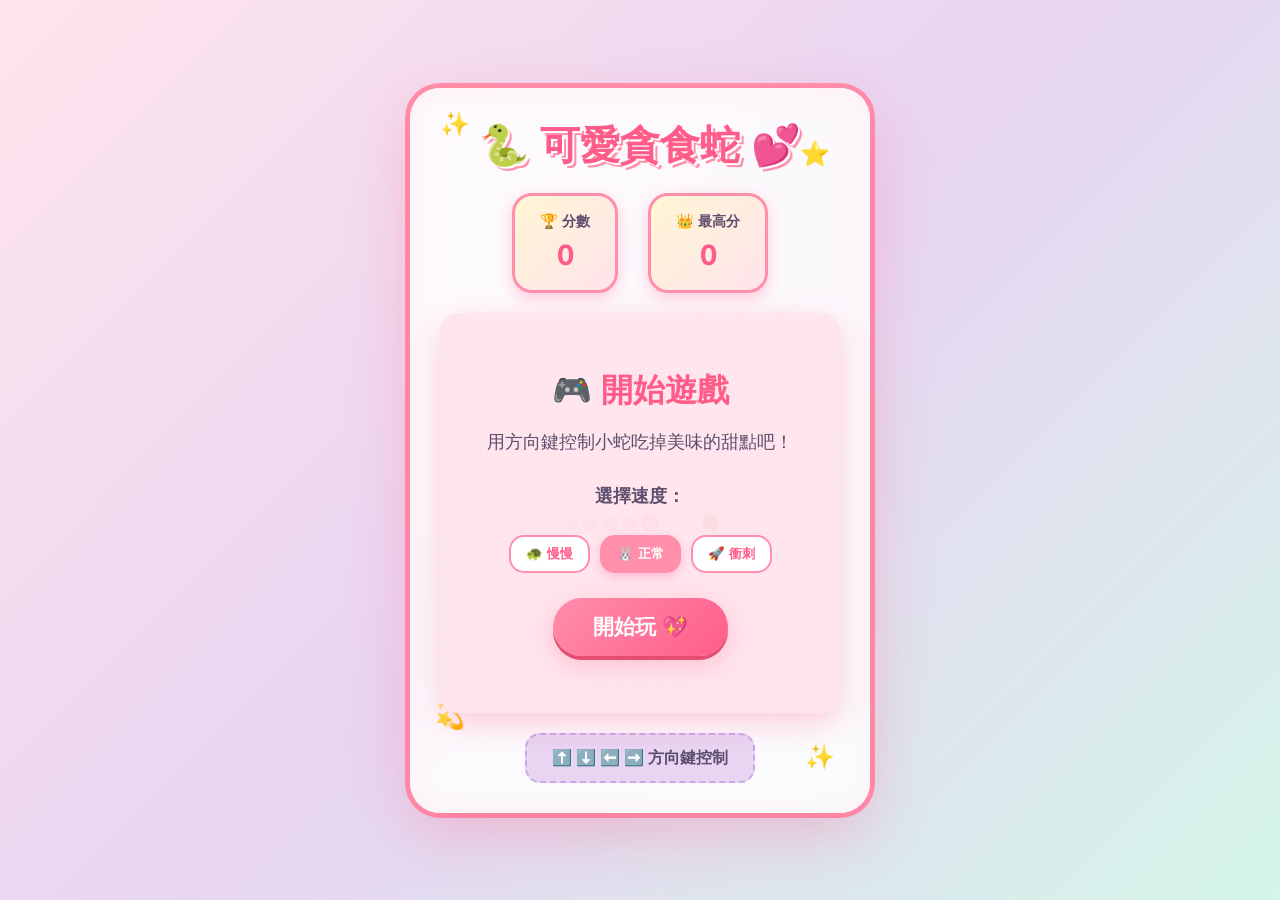
==== index.html @ 476d0ec9 "feat: 初始發布可愛貪食蛇遊戲" ====
<!DOCTYPE html>
<html lang="zh-TW">
<head>
    <meta charset="UTF-8">
    <meta name="viewport" content="width=device-width, initial-scale=1.0">
    <title>🐍 可愛貪食蛇 💕</title>
    <link rel="preconnect" href="https://fonts.googleapis.com">
    <link rel="preconnect" href="https://fonts.gstatic.com" crossorigin>
    <link href="https://fonts.googleapis.com/css2?family=Nunito:wght@400;600;700;800&display=swap" rel="stylesheet">
    <link rel="stylesheet" href="style.css">
</head>
<body>
    <div class="game-container">
        <!-- 裝飾星星 -->
        <div class="sparkle sparkle-1">✨</div>
        <div class="sparkle sparkle-2">⭐</div>
        <div class="sparkle sparkle-3">💫</div>
        <div class="sparkle sparkle-4">✨</div>
        
        <h1 class="title">🐍 可愛貪食蛇 💕</h1>
        
        <div class="score-board">
            <div class="score-item">
                <span class="score-label">🏆 分數</span>
                <span class="score-value" id="score">0</span>
            </div>
            <div class="score-item">
                <span class="score-label">👑 最高分</span>
                <span class="score-value" id="highScore">0</span>
            </div>
        </div>
        
        <div class="canvas-wrapper">
            <canvas id="gameCanvas" width="400" height="400"></canvas>
            <div class="game-overlay" id="gameOverlay">
                <div class="overlay-content">
                    <h2 id="overlayTitle">🎮 開始遊戲</h2>
                    <p id="overlayMessage">用方向鍵控制小蛇吃掉美味的甜點吧！</p>
                    <div class="speed-control">
                        <p class="speed-label">選擇速度：</p>
                        <div class="speed-options">
                            <button class="speed-btn" data-speed="200">🐢 慢慢</button>
                            <button class="speed-btn active" data-speed="150">🐰 正常</button>
                            <button class="speed-btn" data-speed="100">🚀 衝刺</button>
                        </div>
                    </div>
                    <button class="start-btn" id="startBtn">
                        <span>開始玩 💖</span>
                    </button>
                </div>
            </div>
        </div>
        
        <div class="controls-hint">
            <p>⬆️ ⬇️ ⬅️ ➡️ 方向鍵控制</p>
        </div>
        
        <!-- 手機觸控控制按鈕 -->
        <div class="mobile-controls">
            <button class="control-btn" id="upBtn">⬆️</button>
            <div class="control-row">
                <button class="control-btn" id="leftBtn">⬅️</button>
                <button class="control-btn" id="downBtn">⬇️</button>
                <button class="control-btn" id="rightBtn">➡️</button>
            </div>
        </div>
    </div>
    
    <script src="game.js"></script>
</body>
</html>
---- style.css ----
/* ===== 可愛貪食蛇遊戲樣式 ===== */

/* 配色變數 */
:root {
    --pink-light: #FFE4EC;
    --pink-main: #FF8FAB;
    --pink-dark: #FF5C8A;
    --purple-light: #E8D5F2;
    --purple-main: #C9A7EB;
    --mint-light: #D4F5E9;
    --mint-main: #7FDBCA;
    --yellow-light: #FFF5D4;
    --yellow-main: #FFD93D;
    --white: #FFFFFF;
    --text-main: #5D4E6D;
    --shadow-color: rgba(255, 92, 138, 0.3);
}

/* 基礎樣式 */
* {
    margin: 0;
    padding: 0;
    box-sizing: border-box;
}

body {
    font-family: 'Nunito', sans-serif;
    min-height: 100vh;
    display: flex;
    justify-content: center;
    align-items: center;
    background: linear-gradient(135deg, var(--pink-light) 0%, var(--purple-light) 50%, var(--mint-light) 100%);
    background-attachment: fixed;
    overflow-x: hidden;
}

/* 遊戲容器 */
.game-container {
    position: relative;
    display: flex;
    flex-direction: column;
    align-items: center;
    padding: 30px;
    background: rgba(255, 255, 255, 0.85);
    border-radius: 30px;
    box-shadow: 
        0 20px 60px var(--shadow-color),
        0 0 0 5px var(--pink-main),
        inset 0 0 30px rgba(255, 143, 171, 0.1);
    backdrop-filter: blur(10px);
}

/* 裝飾星星動畫 */
.sparkle {
    position: absolute;
    font-size: 24px;
    animation: sparkle 2s ease-in-out infinite;
    pointer-events: none;
}

.sparkle-1 { top: 20px; left: 30px; animation-delay: 0s; }
.sparkle-2 { top: 50px; right: 40px; animation-delay: 0.5s; }
.sparkle-3 { bottom: 80px; left: 25px; animation-delay: 1s; }
.sparkle-4 { bottom: 40px; right: 35px; animation-delay: 1.5s; }

@keyframes sparkle {
    0%, 100% { 
        transform: scale(1) rotate(0deg); 
        opacity: 0.7; 
    }
    50% { 
        transform: scale(1.3) rotate(15deg); 
        opacity: 1; 
    }
}

/* 標題 */
.title {
    font-size: 2.5rem;
    font-weight: 800;
    color: var(--pink-dark);
    text-shadow: 
        2px 2px 0 var(--white),
        4px 4px 0 var(--pink-main);
    margin-bottom: 20px;
    animation: bounce 2s ease-in-out infinite;
}

@keyframes bounce {
    0%, 100% { transform: translateY(0); }
    50% { transform: translateY(-5px); }
}

/* 分數板 */
.score-board {
    display: flex;
    gap: 30px;
    margin-bottom: 20px;
}

.score-item {
    display: flex;
    flex-direction: column;
    align-items: center;
    padding: 15px 25px;
    background: linear-gradient(135deg, var(--yellow-light), var(--pink-light));
    border-radius: 20px;
    border: 3px solid var(--pink-main);
    box-shadow: 0 5px 15px var(--shadow-color);
}

.score-label {
    font-size: 0.9rem;
    font-weight: 600;
    color: var(--text-main);
    margin-bottom: 5px;
}

.score-value {
    font-size: 1.8rem;
    font-weight: 800;
    color: var(--pink-dark);
}

/* Canvas 容器 */
.canvas-wrapper {
    position: relative;
    border-radius: 20px;
    overflow: hidden;
    box-shadow: 
        0 10px 30px var(--shadow-color),
        inset 0 0 0 5px var(--pink-main);
}

#gameCanvas {
    display: block;
    background: linear-gradient(135deg, #FFF9FB 0%, #FFF0F5 100%);
    border-radius: 15px;
}

/* 遊戲覆蓋層 */
.game-overlay {
    position: absolute;
    top: 0;
    left: 0;
    width: 100%;
    height: 100%;
    background: rgba(255, 228, 236, 0.95);
    display: flex;
    justify-content: center;
    align-items: center;
    border-radius: 15px;
    transition: opacity 0.3s ease;
}

.game-overlay.hidden {
    opacity: 0;
    pointer-events: none;
}

.overlay-content {
    text-align: center;
    padding: 30px;
}

.overlay-content h2 {
    font-size: 2rem;
    color: var(--pink-dark);
    margin-bottom: 15px;
}

.overlay-content p {
    font-size: 1.1rem;
    color: var(--text-main);
    margin-bottom: 25px;
    line-height: 1.6;
}

/* 速度控制選項 */
.speed-control {
    margin-bottom: 25px;
}

.speed-label {
    font-size: 1rem;
    color: var(--text-main);
    margin-bottom: 10px;
    font-weight: 700;
}

.speed-options {
    display: flex;
    justify-content: center;
    gap: 10px;
}

.speed-btn {
    padding: 8px 15px;
    border: 2px solid var(--pink-main);
    background: white;
    color: var(--pink-dark);
    border-radius: 15px;
    font-family: 'Nunito', sans-serif;
    font-weight: 700;
    cursor: pointer;
    transition: all 0.2s ease;
}

.speed-btn:hover {
    background: var(--pink-light);
    transform: translateY(-2px);
}

.speed-btn.active {
    background: var(--pink-main);
    color: white;
    box-shadow: 0 4px 10px var(--shadow-color);
}

/* 開始按鈕 */
.start-btn {
    padding: 15px 40px;
    font-size: 1.3rem;
    font-weight: 700;
    font-family: 'Nunito', sans-serif;
    color: var(--white);
    background: linear-gradient(135deg, var(--pink-main), var(--pink-dark));
    border: none;
    border-radius: 50px;
    cursor: pointer;
    box-shadow: 
        0 8px 25px var(--shadow-color),
        0 4px 0 0 #E04A6E;
    transition: all 0.2s ease;
    position: relative;
    overflow: hidden;
}

.start-btn::before {
    content: '';
    position: absolute;
    top: 0;
    left: -100%;
    width: 100%;
    height: 100%;
    background: linear-gradient(90deg, transparent, rgba(255,255,255,0.3), transparent);
    transition: left 0.5s ease;
}

.start-btn:hover::before {
    left: 100%;
}

.start-btn:hover {
    transform: translateY(-3px);
    box-shadow: 
        0 12px 35px var(--shadow-color),
        0 6px 0 0 #E04A6E;
}

.start-btn:active {
    transform: translateY(2px);
    box-shadow: 
        0 4px 15px var(--shadow-color),
        0 2px 0 0 #E04A6E;
}

/* 控制提示 */
.controls-hint {
    margin-top: 20px;
    padding: 12px 25px;
    background: var(--purple-light);
    border-radius: 15px;
    border: 2px dashed var(--purple-main);
}

.controls-hint p {
    font-size: 1rem;
    font-weight: 600;
    color: var(--text-main);
}

/* 手機觸控控制 */
.mobile-controls {
    display: none;
    flex-direction: column;
    align-items: center;
    gap: 10px;
    margin-top: 20px;
}

.control-row {
    display: flex;
    gap: 10px;
}

.control-btn {
    width: 60px;
    height: 60px;
    font-size: 1.5rem;
    background: linear-gradient(135deg, var(--mint-light), var(--mint-main));
    border: 3px solid var(--mint-main);
    border-radius: 15px;
    cursor: pointer;
    box-shadow: 0 4px 10px rgba(127, 219, 202, 0.4);
    transition: all 0.15s ease;
    display: flex;
    justify-content: center;
    align-items: center;
}

.control-btn:active {
    transform: scale(0.95);
    box-shadow: 0 2px 5px rgba(127, 219, 202, 0.4);
}

/* 響應式設計 */
@media (max-width: 500px) {
    .game-container {
        padding: 20px;
        margin: 10px;
    }
    
    .title {
        font-size: 1.8rem;
    }
    
    #gameCanvas {
        width: 300px;
        height: 300px;
    }
    
    .score-board {
        gap: 15px;
    }
    
    .score-item {
        padding: 10px 18px;
    }
    
    .score-value {
        font-size: 1.4rem;
    }
    
    .controls-hint {
        display: none;
    }
    
    .mobile-controls {
        display: flex;
    }
}

/* 遊戲結束動畫 */
@keyframes gameOver {
    0% { transform: scale(1); }
    50% { transform: scale(1.1); }
    100% { transform: scale(1); }
}

.game-over-animation {
    animation: gameOver 0.5s ease;
}

/* 吃到食物效果 */
@keyframes eatFood {
    0% { transform: scale(1); }
    50% { transform: scale(1.15); }
    100% { transform: scale(1); }
}

.eat-animation {
    animation: eatFood 0.2s ease;
}
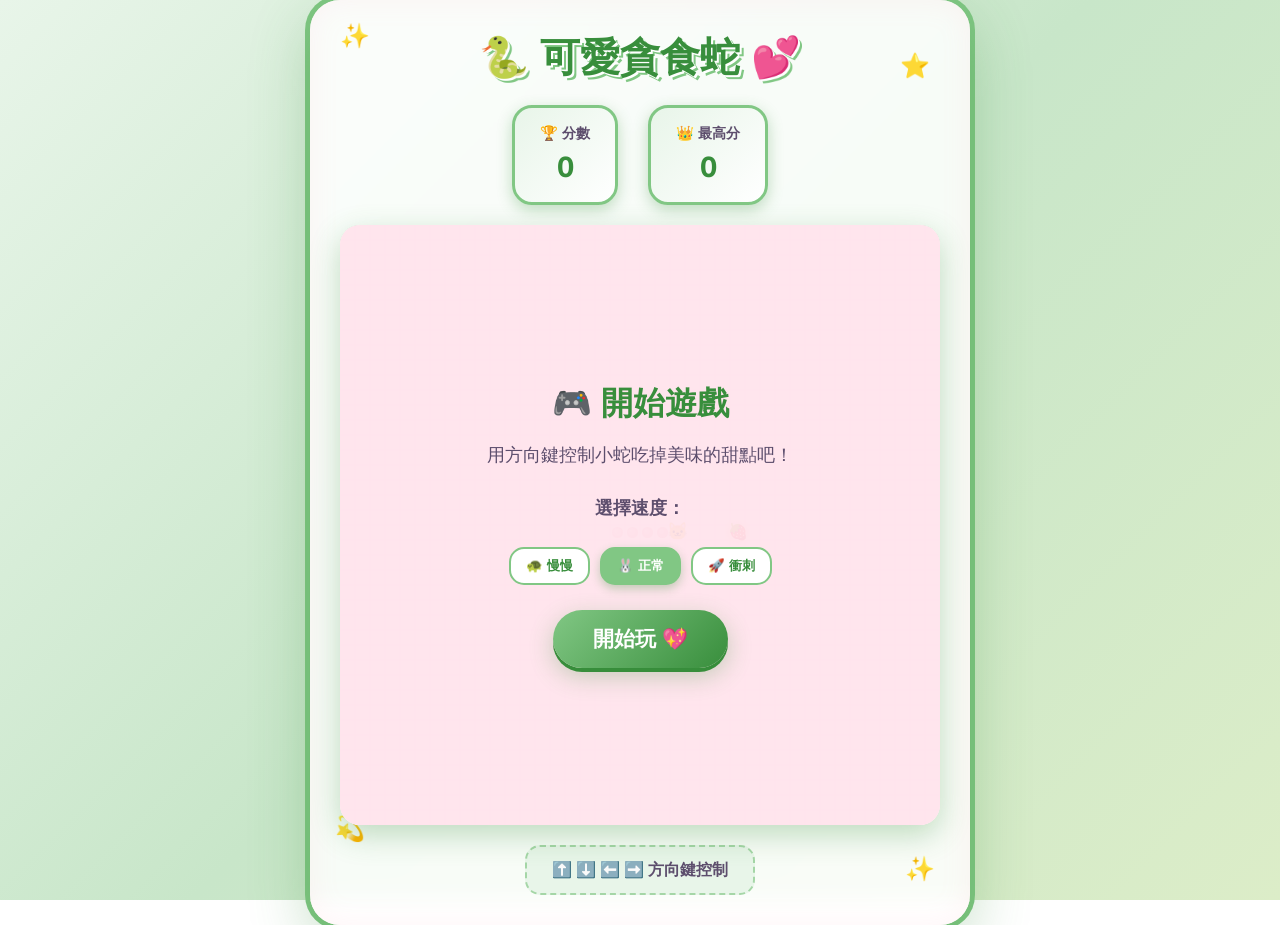
==== commit f909f21f: "feat: 遊戲大改版 - 電腦版型、高解析度、隨機動物頭像、動態配色主題" ====
--- a/index.html
+++ b/index.html
@@ -1,5 +1,6 @@
 <!DOCTYPE html>
 <html lang="zh-TW">
+
 <head>
     <meta charset="UTF-8">
     <meta name="viewport" content="width=device-width, initial-scale=1.0">
@@ -9,6 +10,7 @@
     <link href="https://fonts.googleapis.com/css2?family=Nunito:wght@400;600;700;800&display=swap" rel="stylesheet">
     <link rel="stylesheet" href="style.css">
 </head>
+
 <body>
     <div class="game-container">
         <!-- 裝飾星星 -->
@@ -16,9 +18,9 @@
         <div class="sparkle sparkle-2">⭐</div>
         <div class="sparkle sparkle-3">💫</div>
         <div class="sparkle sparkle-4">✨</div>
-        
+
         <h1 class="title">🐍 可愛貪食蛇 💕</h1>
-        
+
         <div class="score-board">
             <div class="score-item">
                 <span class="score-label">🏆 分數</span>
@@ -29,9 +31,9 @@
                 <span class="score-value" id="highScore">0</span>
             </div>
         </div>
-        
+
         <div class="canvas-wrapper">
-            <canvas id="gameCanvas" width="400" height="400"></canvas>
+            <canvas id="gameCanvas" width="600" height="600"></canvas>
             <div class="game-overlay" id="gameOverlay">
                 <div class="overlay-content">
                     <h2 id="overlayTitle">🎮 開始遊戲</h2>
@@ -50,11 +52,11 @@
                 </div>
             </div>
         </div>
-        
+
         <div class="controls-hint">
             <p>⬆️ ⬇️ ⬅️ ➡️ 方向鍵控制</p>
         </div>
-        
+
         <!-- 手機觸控控制按鈕 -->
         <div class="mobile-controls">
             <button class="control-btn" id="upBtn">⬆️</button>
@@ -65,7 +67,8 @@
             </div>
         </div>
     </div>
-    
+
     <script src="game.js"></script>
 </body>
-</html>
+
+</html>
--- a/style.css
+++ b/style.css
@@ -1,19 +1,55 @@
-/* ===== 可愛貪食蛇遊戲樣式 ===== */
-
-/* 配色變數 */
+/* 配色變數 - 基礎 */
 :root {
-    --pink-light: #FFE4EC;
-    --pink-main: #FF8FAB;
-    --pink-dark: #FF5C8A;
-    --purple-light: #E8D5F2;
-    --purple-main: #C9A7EB;
-    --mint-light: #D4F5E9;
-    --mint-main: #7FDBCA;
-    --yellow-light: #FFF5D4;
-    --yellow-main: #FFD93D;
     --white: #FFFFFF;
     --text-main: #5D4E6D;
+
+    /* 預設主題（粉紅） */
+    --theme-light: #FFE4EC;
+    --theme-main: #FF8FAB;
+    --theme-dark: #FF5C8A;
+    --theme-accent: #C9A7EB;
     --shadow-color: rgba(255, 92, 138, 0.3);
+    --bg-gradient: linear-gradient(135deg, #FFE4EC 0%, #E8D5F2 50%, #D4F5E9 100%);
+}
+
+/* 淡藍主題 */
+[data-theme="blue"] {
+    --theme-light: #E3F2FD;
+    --theme-main: #64B5F6;
+    --theme-dark: #1976D2;
+    --theme-accent: #90CAF9;
+    --shadow-color: rgba(25, 118, 210, 0.3);
+    --bg-gradient: linear-gradient(135deg, #E3F2FD 0%, #BBDEFB 50%, #E1F5FE 100%);
+}
+
+/* 淡黃主題 */
+[data-theme="yellow"] {
+    --theme-light: #FFFDE7;
+    --theme-main: #FFD54F;
+    --theme-dark: #FFA000;
+    --theme-accent: #FFE082;
+    --shadow-color: rgba(255, 160, 0, 0.3);
+    --bg-gradient: linear-gradient(135deg, #FFFDE7 0%, #FFF9C4 50%, #FFF8E1 100%);
+}
+
+/* 粉紅主題 */
+[data-theme="pink"] {
+    --theme-light: #FCE4EC;
+    --theme-main: #F48FB1;
+    --theme-dark: #E91E63;
+    --theme-accent: #F8BBD9;
+    --shadow-color: rgba(233, 30, 99, 0.3);
+    --bg-gradient: linear-gradient(135deg, #FCE4EC 0%, #F8BBD9 50%, #FFE4EC 100%);
+}
+
+/* 粉綠主題 */
+[data-theme="green"] {
+    --theme-light: #E8F5E9;
+    --theme-main: #81C784;
+    --theme-dark: #388E3C;
+    --theme-accent: #A5D6A7;
+    --shadow-color: rgba(56, 142, 60, 0.3);
+    --bg-gradient: linear-gradient(135deg, #E8F5E9 0%, #C8E6C9 50%, #DCEDC8 100%);
 }
 
 /* 基礎樣式 */
@@ -29,7 +65,7 @@
     display: flex;
     justify-content: center;
     align-items: center;
-    background: linear-gradient(135deg, var(--pink-light) 0%, var(--purple-light) 50%, var(--mint-light) 100%);
+    background: var(--bg-gradient);
     background-attachment: fixed;
     overflow-x: hidden;
 }
@@ -43,9 +79,9 @@
     padding: 30px;
     background: rgba(255, 255, 255, 0.85);
     border-radius: 30px;
-    box-shadow: 
+    box-shadow:
         0 20px 60px var(--shadow-color),
-        0 0 0 5px var(--pink-main),
+        0 0 0 5px var(--theme-main),
         inset 0 0 30px rgba(255, 143, 171, 0.1);
     backdrop-filter: blur(10px);
 }
@@ -58,19 +94,41 @@
     pointer-events: none;
 }
 
-.sparkle-1 { top: 20px; left: 30px; animation-delay: 0s; }
-.sparkle-2 { top: 50px; right: 40px; animation-delay: 0.5s; }
-.sparkle-3 { bottom: 80px; left: 25px; animation-delay: 1s; }
-.sparkle-4 { bottom: 40px; right: 35px; animation-delay: 1.5s; }
+.sparkle-1 {
+    top: 20px;
+    left: 30px;
+    animation-delay: 0s;
+}
+
+.sparkle-2 {
+    top: 50px;
+    right: 40px;
+    animation-delay: 0.5s;
+}
+
+.sparkle-3 {
+    bottom: 80px;
+    left: 25px;
+    animation-delay: 1s;
+}
+
+.sparkle-4 {
+    bottom: 40px;
+    right: 35px;
+    animation-delay: 1.5s;
+}
 
 @keyframes sparkle {
-    0%, 100% { 
-        transform: scale(1) rotate(0deg); 
-        opacity: 0.7; 
-    }
-    50% { 
-        transform: scale(1.3) rotate(15deg); 
-        opacity: 1; 
+
+    0%,
+    100% {
+        transform: scale(1) rotate(0deg);
+        opacity: 0.7;
+    }
+
+    50% {
+        transform: scale(1.3) rotate(15deg);
+        opacity: 1;
     }
 }
 
@@ -78,17 +136,24 @@
 .title {
     font-size: 2.5rem;
     font-weight: 800;
-    color: var(--pink-dark);
-    text-shadow: 
+    color: var(--theme-dark);
+    text-shadow:
         2px 2px 0 var(--white),
-        4px 4px 0 var(--pink-main);
+        4px 4px 0 var(--theme-main);
     margin-bottom: 20px;
     animation: bounce 2s ease-in-out infinite;
 }
 
 @keyframes bounce {
-    0%, 100% { transform: translateY(0); }
-    50% { transform: translateY(-5px); }
+
+    0%,
+    100% {
+        transform: translateY(0);
+    }
+
+    50% {
+        transform: translateY(-5px);
+    }
 }
 
 /* 分數板 */
@@ -103,9 +168,9 @@
     flex-direction: column;
     align-items: center;
     padding: 15px 25px;
-    background: linear-gradient(135deg, var(--yellow-light), var(--pink-light));
+    background: linear-gradient(135deg, var(--theme-light), var(--white));
     border-radius: 20px;
-    border: 3px solid var(--pink-main);
+    border: 3px solid var(--theme-main);
     box-shadow: 0 5px 15px var(--shadow-color);
 }
 
@@ -119,7 +184,7 @@
 .score-value {
     font-size: 1.8rem;
     font-weight: 800;
-    color: var(--pink-dark);
+    color: var(--theme-dark);
 }
 
 /* Canvas 容器 */
@@ -127,9 +192,9 @@
     position: relative;
     border-radius: 20px;
     overflow: hidden;
-    box-shadow: 
+    box-shadow:
         0 10px 30px var(--shadow-color),
-        inset 0 0 0 5px var(--pink-main);
+        inset 0 0 0 5px var(--theme-main);
 }
 
 #gameCanvas {
@@ -165,7 +230,7 @@
 
 .overlay-content h2 {
     font-size: 2rem;
-    color: var(--pink-dark);
+    color: var(--theme-dark);
     margin-bottom: 15px;
 }
 
@@ -196,9 +261,9 @@
 
 .speed-btn {
     padding: 8px 15px;
-    border: 2px solid var(--pink-main);
+    border: 2px solid var(--theme-main);
     background: white;
-    color: var(--pink-dark);
+    color: var(--theme-dark);
     border-radius: 15px;
     font-family: 'Nunito', sans-serif;
     font-weight: 700;
@@ -207,12 +272,12 @@
 }
 
 .speed-btn:hover {
-    background: var(--pink-light);
+    background: var(--theme-light);
     transform: translateY(-2px);
 }
 
 .speed-btn.active {
-    background: var(--pink-main);
+    background: var(--theme-main);
     color: white;
     box-shadow: 0 4px 10px var(--shadow-color);
 }
@@ -224,13 +289,13 @@
     font-weight: 700;
     font-family: 'Nunito', sans-serif;
     color: var(--white);
-    background: linear-gradient(135deg, var(--pink-main), var(--pink-dark));
+    background: linear-gradient(135deg, var(--theme-main), var(--theme-dark));
     border: none;
     border-radius: 50px;
     cursor: pointer;
-    box-shadow: 
+    box-shadow:
         0 8px 25px var(--shadow-color),
-        0 4px 0 0 #E04A6E;
+        0 4px 0 0 var(--theme-dark);
     transition: all 0.2s ease;
     position: relative;
     overflow: hidden;
@@ -243,7 +308,7 @@
     left: -100%;
     width: 100%;
     height: 100%;
-    background: linear-gradient(90deg, transparent, rgba(255,255,255,0.3), transparent);
+    background: linear-gradient(90deg, transparent, rgba(255, 255, 255, 0.3), transparent);
     transition: left 0.5s ease;
 }
 
@@ -253,25 +318,25 @@
 
 .start-btn:hover {
     transform: translateY(-3px);
-    box-shadow: 
+    box-shadow:
         0 12px 35px var(--shadow-color),
-        0 6px 0 0 #E04A6E;
+        0 6px 0 0 var(--theme-dark);
 }
 
 .start-btn:active {
     transform: translateY(2px);
-    box-shadow: 
+    box-shadow:
         0 4px 15px var(--shadow-color),
-        0 2px 0 0 #E04A6E;
+        0 2px 0 0 var(--theme-dark);
 }
 
 /* 控制提示 */
 .controls-hint {
     margin-top: 20px;
     padding: 12px 25px;
-    background: var(--purple-light);
+    background: var(--theme-light);
     border-radius: 15px;
-    border: 2px dashed var(--purple-main);
+    border: 2px dashed var(--theme-accent);
 }
 
 .controls-hint p {
@@ -320,32 +385,32 @@
         padding: 20px;
         margin: 10px;
     }
-    
+
     .title {
         font-size: 1.8rem;
     }
-    
+
     #gameCanvas {
         width: 300px;
         height: 300px;
     }
-    
+
     .score-board {
         gap: 15px;
     }
-    
+
     .score-item {
         padding: 10px 18px;
     }
-    
+
     .score-value {
         font-size: 1.4rem;
     }
-    
+
     .controls-hint {
         display: none;
     }
-    
+
     .mobile-controls {
         display: flex;
     }
@@ -353,9 +418,17 @@
 
 /* 遊戲結束動畫 */
 @keyframes gameOver {
-    0% { transform: scale(1); }
-    50% { transform: scale(1.1); }
-    100% { transform: scale(1); }
+    0% {
+        transform: scale(1);
+    }
+
+    50% {
+        transform: scale(1.1);
+    }
+
+    100% {
+        transform: scale(1);
+    }
 }
 
 .game-over-animation {
@@ -364,11 +437,19 @@
 
 /* 吃到食物效果 */
 @keyframes eatFood {
-    0% { transform: scale(1); }
-    50% { transform: scale(1.15); }
-    100% { transform: scale(1); }
+    0% {
+        transform: scale(1);
+    }
+
+    50% {
+        transform: scale(1.15);
+    }
+
+    100% {
+        transform: scale(1);
+    }
 }
 
 .eat-animation {
     animation: eatFood 0.2s ease;
-}
+}
